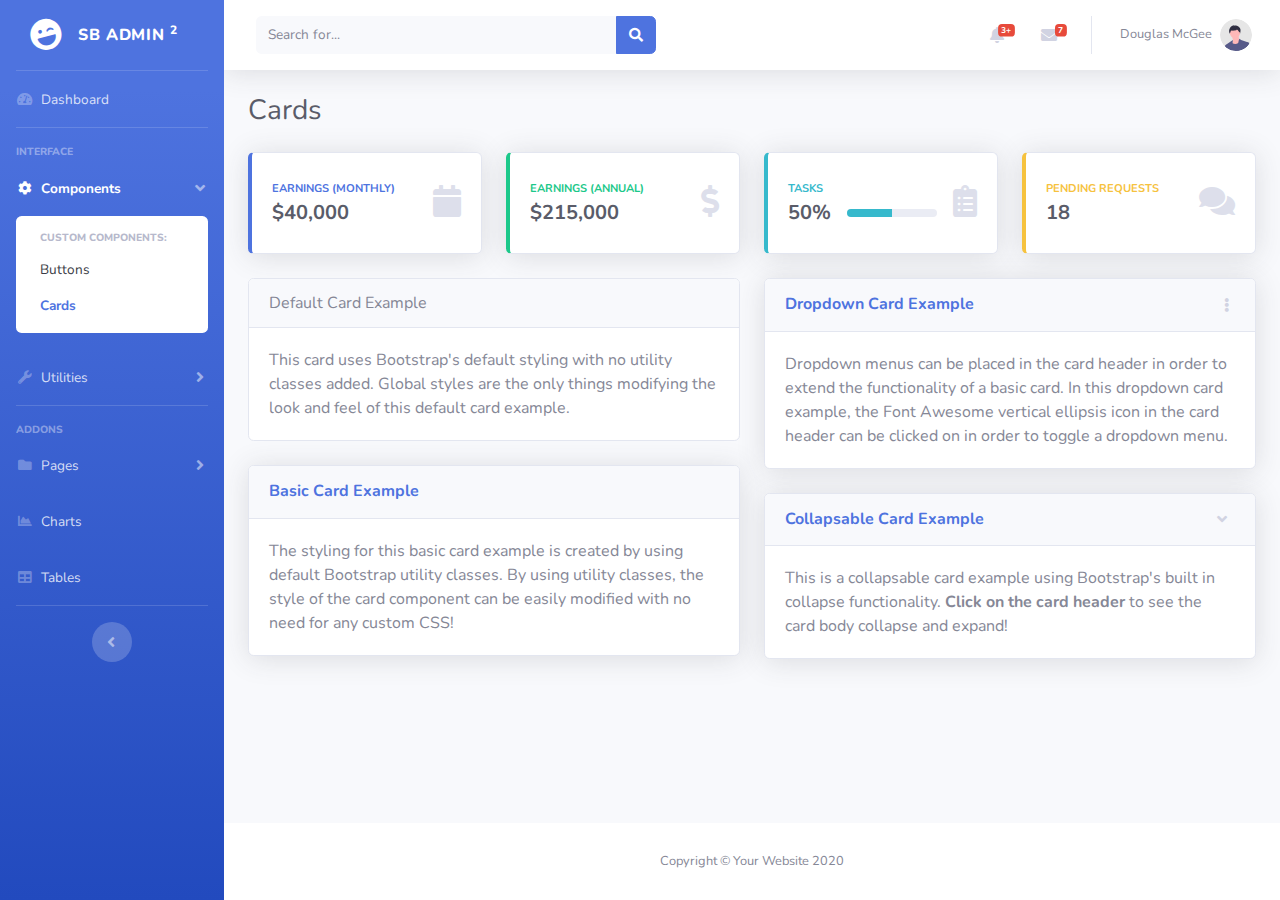
==== cards.html @ f7ad33be "initials" ====
<!DOCTYPE html>
<html lang="en">

<head>

    <meta charset="utf-8">
    <meta http-equiv="X-UA-Compatible" content="IE=edge">
    <meta name="viewport" content="width=device-width, initial-scale=1, shrink-to-fit=no">
    <meta name="description" content="">
    <meta name="author" content="">

    <title>SB Admin 2 - Cards</title>

    <!-- Custom fonts for this template-->
    <link href="vendor/fontawesome-free/css/all.min.css" rel="stylesheet" type="text/css">
    <link
        href="https://fonts.googleapis.com/css?family=Nunito:200,200i,300,300i,400,400i,600,600i,700,700i,800,800i,900,900i"
        rel="stylesheet">

    <!-- Custom styles for this template-->
    <link href="css/sb-admin-2.min.css" rel="stylesheet">

</head>

<body id="page-top">

    <!-- Page Wrapper -->
    <div id="wrapper">

        <!-- Sidebar -->
        <ul class="navbar-nav bg-gradient-primary sidebar sidebar-dark accordion" id="accordionSidebar">

            <!-- Sidebar - Brand -->
            <a class="sidebar-brand d-flex align-items-center justify-content-center" href="index.html">
                <div class="sidebar-brand-icon rotate-n-15">
                    <i class="fas fa-laugh-wink"></i>
                </div>
                <div class="sidebar-brand-text mx-3">SB Admin <sup>2</sup></div>
            </a>

            <!-- Divider -->
            <hr class="sidebar-divider my-0">

            <!-- Nav Item - Dashboard -->
            <li class="nav-item">
                <a class="nav-link" href="index.html">
                    <i class="fas fa-fw fa-tachometer-alt"></i>
                    <span>Dashboard</span></a>
            </li>

            <!-- Divider -->
            <hr class="sidebar-divider">

            <!-- Heading -->
            <div class="sidebar-heading">
                Interface
            </div>

            <!-- Nav Item - Pages Collapse Menu -->
            <li class="nav-item active">
                <a class="nav-link" href="#" data-toggle="collapse" data-target="#collapseTwo" aria-expanded="true"
                    aria-controls="collapseTwo">
                    <i class="fas fa-fw fa-cog"></i>
                    <span>Components</span>
                </a>
                <div id="collapseTwo" class="collapse show" aria-labelledby="headingTwo"
                    data-parent="#accordionSidebar">
                    <div class="bg-white py-2 collapse-inner rounded">
                        <h6 class="collapse-header">Custom Components:</h6>
                        <a class="collapse-item" href="buttons.html">Buttons</a>
                        <a class="collapse-item active" href="cards.html">Cards</a>
                    </div>
                </div>
            </li>

            <!-- Nav Item - Utilities Collapse Menu -->
            <li class="nav-item">
                <a class="nav-link collapsed" href="#" data-toggle="collapse" data-target="#collapseUtilities"
                    aria-expanded="true" aria-controls="collapseUtilities">
                    <i class="fas fa-fw fa-wrench"></i>
                    <span>Utilities</span>
                </a>
                <div id="collapseUtilities" class="collapse" aria-labelledby="headingUtilities"
                    data-parent="#accordionSidebar">
                    <div class="bg-white py-2 collapse-inner rounded">
                        <h6 class="collapse-header">Custom Utilities:</h6>
                        <a class="collapse-item" href="utilities-color.html">Colors</a>
                        <a class="collapse-item" href="utilities-border.html">Borders</a>
                        <a class="collapse-item" href="utilities-animation.html">Animations</a>
                        <a class="collapse-item" href="utilities-other.html">Other</a>
                    </div>
                </div>
            </li>

            <!-- Divider -->
            <hr class="sidebar-divider">

            <!-- Heading -->
            <div class="sidebar-heading">
                Addons
            </div>

            <!-- Nav Item - Pages Collapse Menu -->
            <li class="nav-item">
                <a class="nav-link collapsed" href="#" data-toggle="collapse" data-target="#collapsePages"
                    aria-expanded="true" aria-controls="collapsePages">
                    <i class="fas fa-fw fa-folder"></i>
                    <span>Pages</span>
                </a>
                <div id="collapsePages" class="collapse" aria-labelledby="headingPages" data-parent="#accordionSidebar">
                    <div class="bg-white py-2 collapse-inner rounded">
                        <h6 class="collapse-header">Login Screens:</h6>
                        <a class="collapse-item" href="login.html">Login</a>
                        <a class="collapse-item" href="register.html">Register</a>
                        <a class="collapse-item" href="forgot-password.html">Forgot Password</a>
                        <div class="collapse-divider"></div>
                        <h6 class="collapse-header">Other Pages:</h6>
                        <a class="collapse-item" href="404.html">404 Page</a>
                        <a class="collapse-item" href="blank.html">Blank Page</a>
                    </div>
                </div>
            </li>

            <!-- Nav Item - Charts -->
            <li class="nav-item">
                <a class="nav-link" href="charts.html">
                    <i class="fas fa-fw fa-chart-area"></i>
                    <span>Charts</span></a>
            </li>

            <!-- Nav Item - Tables -->
            <li class="nav-item">
                <a class="nav-link" href="tables.html">
                    <i class="fas fa-fw fa-table"></i>
                    <span>Tables</span></a>
            </li>

            <!-- Divider -->
            <hr class="sidebar-divider d-none d-md-block">

            <!-- Sidebar Toggler (Sidebar) -->
            <div class="text-center d-none d-md-inline">
                <button class="rounded-circle border-0" id="sidebarToggle"></button>
            </div>

        </ul>
        <!-- End of Sidebar -->

        <!-- Content Wrapper -->
        <div id="content-wrapper" class="d-flex flex-column">

            <!-- Main Content -->
            <div id="content">

                <!-- Topbar -->
                <nav class="navbar navbar-expand navbar-light bg-white topbar mb-4 static-top shadow">

                    <!-- Sidebar Toggle (Topbar) -->
                    <button id="sidebarToggleTop" class="btn btn-link d-md-none rounded-circle mr-3">
                        <i class="fa fa-bars"></i>
                    </button>

                    <!-- Topbar Search -->
                    <form
                        class="d-none d-sm-inline-block form-inline mr-auto ml-md-3 my-2 my-md-0 mw-100 navbar-search">
                        <div class="input-group">
                            <input type="text" class="form-control bg-light border-0 small" placeholder="Search for..."
                                aria-label="Search" aria-describedby="basic-addon2">
                            <div class="input-group-append">
                                <button class="btn btn-primary" type="button">
                                    <i class="fas fa-search fa-sm"></i>
                                </button>
                            </div>
                        </div>
                    </form>

                    <!-- Topbar Navbar -->
                    <ul class="navbar-nav ml-auto">

                        <!-- Nav Item - Search Dropdown (Visible Only XS) -->
                        <li class="nav-item dropdown no-arrow d-sm-none">
                            <a class="nav-link dropdown-toggle" href="#" id="searchDropdown" role="button"
                                data-toggle="dropdown" aria-haspopup="true" aria-expanded="false">
                                <i class="fas fa-search fa-fw"></i>
                            </a>
                            <!-- Dropdown - Messages -->
                            <div class="dropdown-menu dropdown-menu-right p-3 shadow animated--grow-in"
                                aria-labelledby="searchDropdown">
                                <form class="form-inline mr-auto w-100 navbar-search">
                                    <div class="input-group">
                                        <input type="text" class="form-control bg-light border-0 small"
                                            placeholder="Search for..." aria-label="Search"
                                            aria-describedby="basic-addon2">
                                        <div class="input-group-append">
                                            <button class="btn btn-primary" type="button">
                                                <i class="fas fa-search fa-sm"></i>
                                            </button>
                                        </div>
                                    </div>
                                </form>
                            </div>
                        </li>

                        <!-- Nav Item - Alerts -->
                        <li class="nav-item dropdown no-arrow mx-1">
                            <a class="nav-link dropdown-toggle" href="#" id="alertsDropdown" role="button"
                                data-toggle="dropdown" aria-haspopup="true" aria-expanded="false">
                                <i class="fas fa-bell fa-fw"></i>
                                <!-- Counter - Alerts -->
                                <span class="badge badge-danger badge-counter">3+</span>
                            </a>
                            <!-- Dropdown - Alerts -->
                            <div class="dropdown-list dropdown-menu dropdown-menu-right shadow animated--grow-in"
                                aria-labelledby="alertsDropdown">
                                <h6 class="dropdown-header">
                                    Alerts Center
                                </h6>
                                <a class="dropdown-item d-flex align-items-center" href="#">
                                    <div class="mr-3">
                                        <div class="icon-circle bg-primary">
                                            <i class="fas fa-file-alt text-white"></i>
                                        </div>
                                    </div>
                                    <div>
                                        <div class="small text-gray-500">December 12, 2019</div>
                                        <span class="font-weight-bold">A new monthly report is ready to download!</span>
                                    </div>
                                </a>
                                <a class="dropdown-item d-flex align-items-center" href="#">
                                    <div class="mr-3">
                                        <div class="icon-circle bg-success">
                                            <i class="fas fa-donate text-white"></i>
                                        </div>
                                    </div>
                                    <div>
                                        <div class="small text-gray-500">December 7, 2019</div>
                                        $290.29 has been deposited into your account!
                                    </div>
                                </a>
                                <a class="dropdown-item d-flex align-items-center" href="#">
                                    <div class="mr-3">
                                        <div class="icon-circle bg-warning">
                                            <i class="fas fa-exclamation-triangle text-white"></i>
                                        </div>
                                    </div>
                                    <div>
                                        <div class="small text-gray-500">December 2, 2019</div>
                                        Spending Alert: We've noticed unusually high spending for your account.
                                    </div>
                                </a>
                                <a class="dropdown-item text-center small text-gray-500" href="#">Show All Alerts</a>
                            </div>
                        </li>

                        <!-- Nav Item - Messages -->
                        <li class="nav-item dropdown no-arrow mx-1">
                            <a class="nav-link dropdown-toggle" href="#" id="messagesDropdown" role="button"
                                data-toggle="dropdown" aria-haspopup="true" aria-expanded="false">
                                <i class="fas fa-envelope fa-fw"></i>
                                <!-- Counter - Messages -->
                                <span class="badge badge-danger badge-counter">7</span>
                            </a>
                            <!-- Dropdown - Messages -->
                            <div class="dropdown-list dropdown-menu dropdown-menu-right shadow animated--grow-in"
                                aria-labelledby="messagesDropdown">
                                <h6 class="dropdown-header">
                                    Message Center
                                </h6>
                                <a class="dropdown-item d-flex align-items-center" href="#">
                                    <div class="dropdown-list-image mr-3">
                                        <img class="rounded-circle" src="img/undraw_profile_1.svg"
                                            alt="...">
                                        <div class="status-indicator bg-success"></div>
                                    </div>
                                    <div class="font-weight-bold">
                                        <div class="text-truncate">Hi there! I am wondering if you can help me with a
                                            problem I've been having.</div>
                                        <div class="small text-gray-500">Emily Fowler · 58m</div>
                                    </div>
                                </a>
                                <a class="dropdown-item d-flex align-items-center" href="#">
                                    <div class="dropdown-list-image mr-3">
                                        <img class="rounded-circle" src="img/undraw_profile_2.svg"
                                            alt="...">
                                        <div class="status-indicator"></div>
                                    </div>
                                    <div>
                                        <div class="text-truncate">I have the photos that you ordered last month, how
                                            would you like them sent to you?</div>
                                        <div class="small text-gray-500">Jae Chun · 1d</div>
                                    </div>
                                </a>
                                <a class="dropdown-item d-flex align-items-center" href="#">
                                    <div class="dropdown-list-image mr-3">
                                        <img class="rounded-circle" src="img/undraw_profile_3.svg"
                                            alt="...">
                                        <div class="status-indicator bg-warning"></div>
                                    </div>
                                    <div>
                                        <div class="text-truncate">Last month's report looks great, I am very happy with
                                            the progress so far, keep up the good work!</div>
                                        <div class="small text-gray-500">Morgan Alvarez · 2d</div>
                                    </div>
                                </a>
                                <a class="dropdown-item d-flex align-items-center" href="#">
                                    <div class="dropdown-list-image mr-3">
                                        <img class="rounded-circle" src="https://source.unsplash.com/Mv9hjnEUHR4/60x60"
                                            alt="...">
                                        <div class="status-indicator bg-success"></div>
                                    </div>
                                    <div>
                                        <div class="text-truncate">Am I a good boy? The reason I ask is because someone
                                            told me that people say this to all dogs, even if they aren't good...</div>
                                        <div class="small text-gray-500">Chicken the Dog · 2w</div>
                                    </div>
                                </a>
                                <a class="dropdown-item text-center small text-gray-500" href="#">Read More Messages</a>
                            </div>
                        </li>

                        <div class="topbar-divider d-none d-sm-block"></div>

                        <!-- Nav Item - User Information -->
                        <li class="nav-item dropdown no-arrow">
                            <a class="nav-link dropdown-toggle" href="#" id="userDropdown" role="button"
                                data-toggle="dropdown" aria-haspopup="true" aria-expanded="false">
                                <span class="mr-2 d-none d-lg-inline text-gray-600 small">Douglas McGee</span>
                                <img class="img-profile rounded-circle"
                                    src="img/undraw_profile.svg">
                            </a>
                            <!-- Dropdown - User Information -->
                            <div class="dropdown-menu dropdown-menu-right shadow animated--grow-in"
                                aria-labelledby="userDropdown">
                                <a class="dropdown-item" href="#">
                                    <i class="fas fa-user fa-sm fa-fw mr-2 text-gray-400"></i>
                                    Profile
                                </a>
                                <a class="dropdown-item" href="#">
                                    <i class="fas fa-cogs fa-sm fa-fw mr-2 text-gray-400"></i>
                                    Settings
                                </a>
                                <a class="dropdown-item" href="#">
                                    <i class="fas fa-list fa-sm fa-fw mr-2 text-gray-400"></i>
                                    Activity Log
                                </a>
                                <div class="dropdown-divider"></div>
                                <a class="dropdown-item" href="#" data-toggle="modal" data-target="#logoutModal">
                                    <i class="fas fa-sign-out-alt fa-sm fa-fw mr-2 text-gray-400"></i>
                                    Logout
                                </a>
                            </div>
                        </li>

                    </ul>

                </nav>
                <!-- End of Topbar -->

                <!-- Begin Page Content -->
                <div class="container-fluid">

                    <!-- Page Heading -->
                    <div class="d-sm-flex align-items-center justify-content-between mb-4">
                        <h1 class="h3 mb-0 text-gray-800">Cards</h1>
                    </div>

                    <div class="row">

                        <!-- Earnings (Monthly) Card Example -->
                        <div class="col-xl-3 col-md-6 mb-4">
                            <div class="card border-left-primary shadow h-100 py-2">
                                <div class="card-body">
                                    <div class="row no-gutters align-items-center">
                                        <div class="col mr-2">
                                            <div class="text-xs font-weight-bold text-primary text-uppercase mb-1">
                                                Earnings (Monthly)</div>
                                            <div class="h5 mb-0 font-weight-bold text-gray-800">$40,000</div>
                                        </div>
                                        <div class="col-auto">
                                            <i class="fas fa-calendar fa-2x text-gray-300"></i>
                                        </div>
                                    </div>
                                </div>
                            </div>
                        </div>

                        <!-- Earnings (Annual) Card Example -->
                        <div class="col-xl-3 col-md-6 mb-4">
                            <div class="card border-left-success shadow h-100 py-2">
                                <div class="card-body">
                                    <div class="row no-gutters align-items-center">
                                        <div class="col mr-2">
                                            <div class="text-xs font-weight-bold text-success text-uppercase mb-1">
                                                Earnings (Annual)</div>
                                            <div class="h5 mb-0 font-weight-bold text-gray-800">$215,000</div>
                                        </div>
                                        <div class="col-auto">
                                            <i class="fas fa-dollar-sign fa-2x text-gray-300"></i>
                                        </div>
                                    </div>
                                </div>
                            </div>
                        </div>

                        <!-- Tasks Card Example -->
                        <div class="col-xl-3 col-md-6 mb-4">
                            <div class="card border-left-info shadow h-100 py-2">
                                <div class="card-body">
                                    <div class="row no-gutters align-items-center">
                                        <div class="col mr-2">
                                            <div class="text-xs font-weight-bold text-info text-uppercase mb-1">Tasks
                                            </div>
                                            <div class="row no-gutters align-items-center">
                                                <div class="col-auto">
                                                    <div class="h5 mb-0 mr-3 font-weight-bold text-gray-800">50%</div>
                                                </div>
                                                <div class="col">
                                                    <div class="progress progress-sm mr-2">
                                                        <div class="progress-bar bg-info" role="progressbar"
                                                            style="width: 50%" aria-valuenow="50" aria-valuemin="0"
                                                            aria-valuemax="100"></div>
                                                    </div>
                                                </div>
                                            </div>
                                        </div>
                                        <div class="col-auto">
                                            <i class="fas fa-clipboard-list fa-2x text-gray-300"></i>
                                        </div>
                                    </div>
                                </div>
                            </div>
                        </div>

                        <!-- Pending Requests Card Example -->
                        <div class="col-xl-3 col-md-6 mb-4">
                            <div class="card border-left-warning shadow h-100 py-2">
                                <div class="card-body">
                                    <div class="row no-gutters align-items-center">
                                        <div class="col mr-2">
                                            <div class="text-xs font-weight-bold text-warning text-uppercase mb-1">
                                                Pending Requests</div>
                                            <div class="h5 mb-0 font-weight-bold text-gray-800">18</div>
                                        </div>
                                        <div class="col-auto">
                                            <i class="fas fa-comments fa-2x text-gray-300"></i>
                                        </div>
                                    </div>
                                </div>
                            </div>
                        </div>
                    </div>

                    <div class="row">

                        <div class="col-lg-6">

                            <!-- Default Card Example -->
                            <div class="card mb-4">
                                <div class="card-header">
                                    Default Card Example
                                </div>
                                <div class="card-body">
                                    This card uses Bootstrap's default styling with no utility classes added. Global
                                    styles are the only things modifying the look and feel of this default card example.
                                </div>
                            </div>

                            <!-- Basic Card Example -->
                            <div class="card shadow mb-4">
                                <div class="card-header py-3">
                                    <h6 class="m-0 font-weight-bold text-primary">Basic Card Example</h6>
                                </div>
                                <div class="card-body">
                                    The styling for this basic card example is created by using default Bootstrap
                                    utility classes. By using utility classes, the style of the card component can be
                                    easily modified with no need for any custom CSS!
                                </div>
                            </div>

                        </div>

                        <div class="col-lg-6">

                            <!-- Dropdown Card Example -->
                            <div class="card shadow mb-4">
                                <!-- Card Header - Dropdown -->
                                <div
                                    class="card-header py-3 d-flex flex-row align-items-center justify-content-between">
                                    <h6 class="m-0 font-weight-bold text-primary">Dropdown Card Example</h6>
                                    <div class="dropdown no-arrow">
                                        <a class="dropdown-toggle" href="#" role="button" id="dropdownMenuLink"
                                            data-toggle="dropdown" aria-haspopup="true" aria-expanded="false">
                                            <i class="fas fa-ellipsis-v fa-sm fa-fw text-gray-400"></i>
                                        </a>
                                        <div class="dropdown-menu dropdown-menu-right shadow animated--fade-in"
                                            aria-labelledby="dropdownMenuLink">
                                            <div class="dropdown-header">Dropdown Header:</div>
                                            <a class="dropdown-item" href="#">Action</a>
                                            <a class="dropdown-item" href="#">Another action</a>
                                            <div class="dropdown-divider"></div>
                                            <a class="dropdown-item" href="#">Something else here</a>
                                        </div>
                                    </div>
                                </div>
                                <!-- Card Body -->
                                <div class="card-body">
                                    Dropdown menus can be placed in the card header in order to extend the functionality
                                    of a basic card. In this dropdown card example, the Font Awesome vertical ellipsis
                                    icon in the card header can be clicked on in order to toggle a dropdown menu.
                                </div>
                            </div>

                            <!-- Collapsable Card Example -->
                            <div class="card shadow mb-4">
                                <!-- Card Header - Accordion -->
                                <a href="#collapseCardExample" class="d-block card-header py-3" data-toggle="collapse"
                                    role="button" aria-expanded="true" aria-controls="collapseCardExample">
                                    <h6 class="m-0 font-weight-bold text-primary">Collapsable Card Example</h6>
                                </a>
                                <!-- Card Content - Collapse -->
                                <div class="collapse show" id="collapseCardExample">
                                    <div class="card-body">
                                        This is a collapsable card example using Bootstrap's built in collapse
                                        functionality. <strong>Click on the card header</strong> to see the card body
                                        collapse and expand!
                                    </div>
                                </div>
                            </div>

                        </div>

                    </div>

                </div>
                <!-- /.container-fluid -->

            </div>
            <!-- End of Main Content -->

            <!-- Footer -->
            <footer class="sticky-footer bg-white">
                <div class="container my-auto">
                    <div class="copyright text-center my-auto">
                        <span>Copyright &copy; Your Website 2020</span>
                    </div>
                </div>
            </footer>
            <!-- End of Footer -->

        </div>
        <!-- End of Content Wrapper -->

    </div>
    <!-- End of Page Wrapper -->

    <!-- Scroll to Top Button-->
    <a class="scroll-to-top rounded" href="#page-top">
        <i class="fas fa-angle-up"></i>
    </a>

    <!-- Logout Modal-->
    <div class="modal fade" id="logoutModal" tabindex="-1" role="dialog" aria-labelledby="exampleModalLabel"
        aria-hidden="true">
        <div class="modal-dialog" role="document">
            <div class="modal-content">
                <div class="modal-header">
                    <h5 class="modal-title" id="exampleModalLabel">Ready to Leave?</h5>
                    <button class="close" type="button" data-dismiss="modal" aria-label="Close">
                        <span aria-hidden="true">×</span>
                    </button>
                </div>
                <div class="modal-body">Select "Logout" below if you are ready to end your current session.</div>
                <div class="modal-footer">
                    <button class="btn btn-secondary" type="button" data-dismiss="modal">Cancel</button>
                    <a class="btn btn-primary" href="login.html">Logout</a>
                </div>
            </div>
        </div>
    </div>

    <!-- Bootstrap core JavaScript-->
    <script src="vendor/jquery/jquery.min.js"></script>
    <script src="vendor/bootstrap/js/bootstrap.bundle.min.js"></script>

    <!-- Core plugin JavaScript-->
    <script src="vendor/jquery-easing/jquery.easing.min.js"></script>

    <!-- Custom scripts for all pages-->
    <script src="js/sb-admin-2.min.js"></script>

</body>

</html>
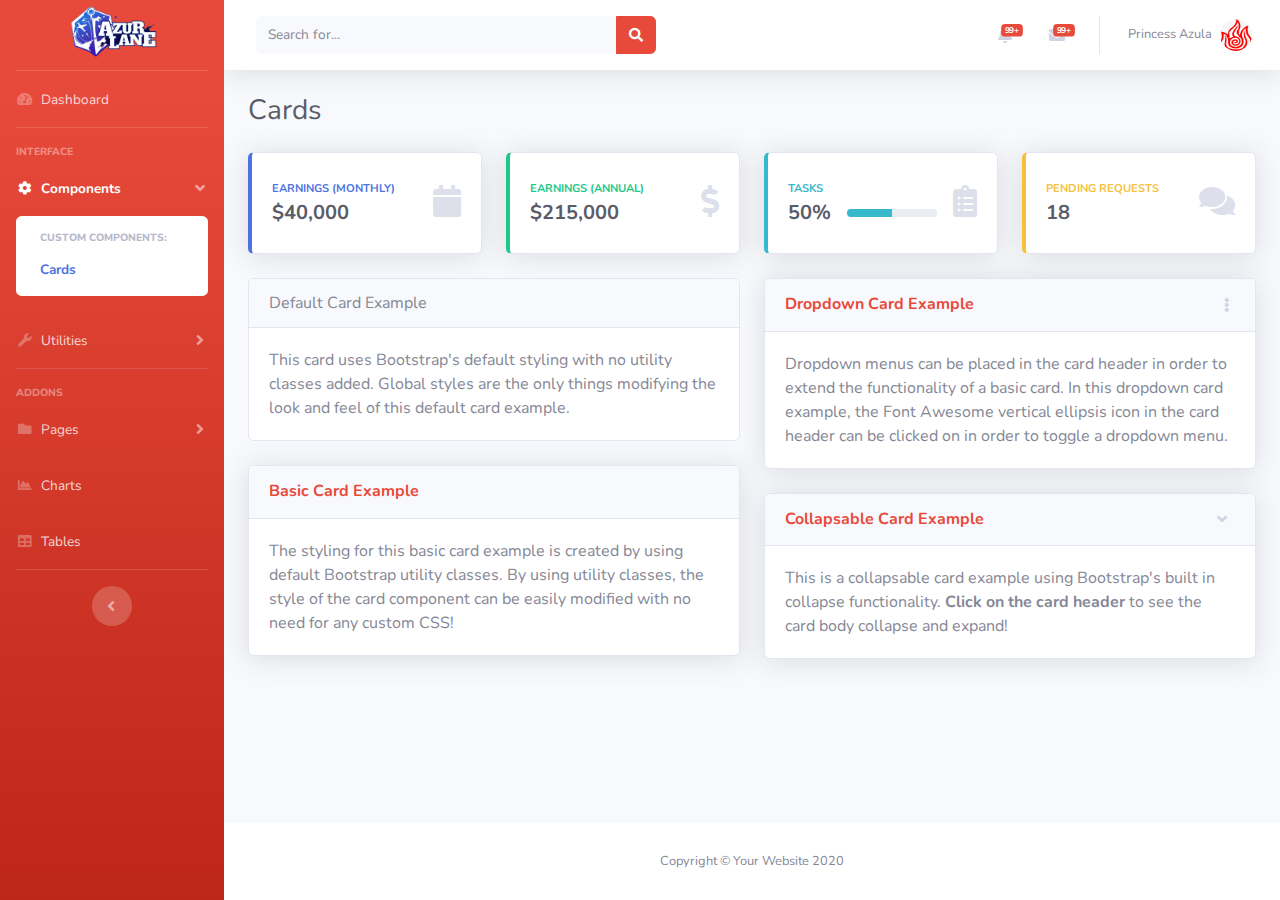
==== commit 1878fda3: "finals" ====
--- a/cards.html
+++ b/cards.html
@@ -9,8 +9,8 @@
     <meta name="description" content="">
     <meta name="author" content="">
 
-    <title>SB Admin 2 - Cards</title>
-
+    <title>Azur Lane - Cards</title>
+    <link rel="icon" type="image/x-icon" href="assets/favicon.ico" />
     <!-- Custom fonts for this template-->
     <link href="vendor/fontawesome-free/css/all.min.css" rel="stylesheet" type="text/css">
     <link
@@ -28,14 +28,13 @@
     <div id="wrapper">
 
         <!-- Sidebar -->
-        <ul class="navbar-nav bg-gradient-primary sidebar sidebar-dark accordion" id="accordionSidebar">
+        <ul class="navbar-nav bg-gradient-danger sidebar sidebar-dark accordion" id="accordionSidebar">
 
             <!-- Sidebar - Brand -->
             <a class="sidebar-brand d-flex align-items-center justify-content-center" href="index.html">
-                <div class="sidebar-brand-icon rotate-n-15">
-                    <i class="fas fa-laugh-wink"></i>
-                </div>
-                <div class="sidebar-brand-text mx-3">SB Admin <sup>2</sup></div>
+                <div class="sidebar-brand-icon">
+                    <img src="assets/button.png" style="height: 5rem">
+                </div>
             </a>
 
             <!-- Divider -->
@@ -67,7 +66,6 @@
                     data-parent="#accordionSidebar">
                     <div class="bg-white py-2 collapse-inner rounded">
                         <h6 class="collapse-header">Custom Components:</h6>
-                        <a class="collapse-item" href="buttons.html">Buttons</a>
                         <a class="collapse-item active" href="cards.html">Cards</a>
                     </div>
                 </div>
@@ -114,9 +112,6 @@
                         <a class="collapse-item" href="register.html">Register</a>
                         <a class="collapse-item" href="forgot-password.html">Forgot Password</a>
                         <div class="collapse-divider"></div>
-                        <h6 class="collapse-header">Other Pages:</h6>
-                        <a class="collapse-item" href="404.html">404 Page</a>
-                        <a class="collapse-item" href="blank.html">Blank Page</a>
                     </div>
                 </div>
             </li>
@@ -167,7 +162,7 @@
                             <input type="text" class="form-control bg-light border-0 small" placeholder="Search for..."
                                 aria-label="Search" aria-describedby="basic-addon2">
                             <div class="input-group-append">
-                                <button class="btn btn-primary" type="button">
+                                <button class="btn btn-danger" type="button">
                                     <i class="fas fa-search fa-sm"></i>
                                 </button>
                             </div>
@@ -207,7 +202,7 @@
                                 data-toggle="dropdown" aria-haspopup="true" aria-expanded="false">
                                 <i class="fas fa-bell fa-fw"></i>
                                 <!-- Counter - Alerts -->
-                                <span class="badge badge-danger badge-counter">3+</span>
+                                <span class="badge badge-danger badge-counter">99+</span>
                             </a>
                             <!-- Dropdown - Alerts -->
                             <div class="dropdown-list dropdown-menu dropdown-menu-right shadow animated--grow-in"
@@ -217,13 +212,13 @@
                                 </h6>
                                 <a class="dropdown-item d-flex align-items-center" href="#">
                                     <div class="mr-3">
-                                        <div class="icon-circle bg-primary">
-                                            <i class="fas fa-file-alt text-white"></i>
-                                        </div>
-                                    </div>
-                                    <div>
-                                        <div class="small text-gray-500">December 12, 2019</div>
-                                        <span class="font-weight-bold">A new monthly report is ready to download!</span>
+                                        <div class="icon-circle bg-success">
+                                            <i class="fas fa-donate text-white"></i>
+                                        </div>
+                                    </div>
+                                    <div>
+                                        <div class="small text-gray-500">January 10, 2022</div>
+                                        $9090.29 has been deposited into your account!
                                     </div>
                                 </a>
                                 <a class="dropdown-item d-flex align-items-center" href="#">
@@ -233,8 +228,30 @@
                                         </div>
                                     </div>
                                     <div>
-                                        <div class="small text-gray-500">December 7, 2019</div>
-                                        $290.29 has been deposited into your account!
+                                        <div class="small text-gray-500">January 7, 2022</div>
+                                        $99090.29 has been deposited into your account!
+                                    </div>
+                                </a>
+                                <a class="dropdown-item d-flex align-items-center" href="#">
+                                    <div class="mr-3">
+                                        <div class="icon-circle bg-primary">
+                                            <i class="fas fa-file-alt text-white"></i>
+                                        </div>
+                                    </div>
+                                    <div>
+                                        <div class="small text-gray-500">December 12, 2021</div>
+                                        <span class="font-weight-bold">A new monthly report is ready to download!</span>
+                                    </div>
+                                </a>
+                                <a class="dropdown-item d-flex align-items-center" href="#">
+                                    <div class="mr-3">
+                                        <div class="icon-circle bg-success">
+                                            <i class="fas fa-donate text-white"></i>
+                                        </div>
+                                    </div>
+                                    <div>
+                                        <div class="small text-gray-500">December 7, 2021</div>
+                                        $29090.29 has been deposited into your account!
                                     </div>
                                 </a>
                                 <a class="dropdown-item d-flex align-items-center" href="#">
@@ -244,7 +261,7 @@
                                         </div>
                                     </div>
                                     <div>
-                                        <div class="small text-gray-500">December 2, 2019</div>
+                                        <div class="small text-gray-500">December 2, 2021</div>
                                         Spending Alert: We've noticed unusually high spending for your account.
                                     </div>
                                 </a>
@@ -258,7 +275,7 @@
                                 data-toggle="dropdown" aria-haspopup="true" aria-expanded="false">
                                 <i class="fas fa-envelope fa-fw"></i>
                                 <!-- Counter - Messages -->
-                                <span class="badge badge-danger badge-counter">7</span>
+                                <span class="badge badge-danger badge-counter">99+</span>
                             </a>
                             <!-- Dropdown - Messages -->
                             <div class="dropdown-list dropdown-menu dropdown-menu-right shadow animated--grow-in"
@@ -273,9 +290,9 @@
                                         <div class="status-indicator bg-success"></div>
                                     </div>
                                     <div class="font-weight-bold">
-                                        <div class="text-truncate">Hi there! I am wondering if you can help me with a
-                                            problem I've been having.</div>
-                                        <div class="small text-gray-500">Emily Fowler · 58m</div>
+                                        <div class="text-truncate">Hello there! I am wondering if you can put in some updates because the games has been having
+                                            problems.</div>
+                                        <div class="small text-gray-500">Evie Fowler · 8m</div>
                                     </div>
                                 </a>
                                 <a class="dropdown-item d-flex align-items-center" href="#">
@@ -285,9 +302,9 @@
                                         <div class="status-indicator"></div>
                                     </div>
                                     <div>
-                                        <div class="text-truncate">I have the photos that you ordered last month, how
+                                        <div class="text-truncate">I have the materials that you ordered last month, how
                                             would you like them sent to you?</div>
-                                        <div class="small text-gray-500">Jae Chun · 1d</div>
+                                        <div class="small text-gray-500">Josh Chunli · 5d</div>
                                     </div>
                                 </a>
                                 <a class="dropdown-item d-flex align-items-center" href="#">
@@ -299,7 +316,7 @@
                                     <div>
                                         <div class="text-truncate">Last month's report looks great, I am very happy with
                                             the progress so far, keep up the good work!</div>
-                                        <div class="small text-gray-500">Morgan Alvarez · 2d</div>
+                                        <div class="small text-gray-500">Corporate Azulon · 7d</div>
                                     </div>
                                 </a>
                                 <a class="dropdown-item d-flex align-items-center" href="#">
@@ -309,25 +326,24 @@
                                         <div class="status-indicator bg-success"></div>
                                     </div>
                                     <div>
-                                        <div class="text-truncate">Am I a good boy? The reason I ask is because someone
+                                        <div class="text-truncate"> The reason I ask is because someone
                                             told me that people say this to all dogs, even if they aren't good...</div>
-                                        <div class="small text-gray-500">Chicken the Dog · 2w</div>
+                                        <div class="small text-gray-500">Turkey the Dog · 2w</div>
                                     </div>
                                 </a>
                                 <a class="dropdown-item text-center small text-gray-500" href="#">Read More Messages</a>
                             </div>
                         </li>
-
                         <div class="topbar-divider d-none d-sm-block"></div>
 
                         <!-- Nav Item - User Information -->
                         <li class="nav-item dropdown no-arrow">
                             <a class="nav-link dropdown-toggle" href="#" id="userDropdown" role="button"
                                 data-toggle="dropdown" aria-haspopup="true" aria-expanded="false">
-                                <span class="mr-2 d-none d-lg-inline text-gray-600 small">Douglas McGee</span>
+                                <span class="mr-2 d-none d-lg-inline text-gray-600 small">Princess Azula</span>
                                 <img class="img-profile rounded-circle"
-                                    src="img/undraw_profile.svg">
-                            </a>
+                                    src="img/fire.png">                            
+                                </a>
                             <!-- Dropdown - User Information -->
                             <div class="dropdown-menu dropdown-menu-right shadow animated--grow-in"
                                 aria-labelledby="userDropdown">
@@ -468,7 +484,7 @@
                             <!-- Basic Card Example -->
                             <div class="card shadow mb-4">
                                 <div class="card-header py-3">
-                                    <h6 class="m-0 font-weight-bold text-primary">Basic Card Example</h6>
+                                    <h6 class="m-0 font-weight-bold text-danger">Basic Card Example</h6>
                                 </div>
                                 <div class="card-body">
                                     The styling for this basic card example is created by using default Bootstrap
@@ -486,7 +502,7 @@
                                 <!-- Card Header - Dropdown -->
                                 <div
                                     class="card-header py-3 d-flex flex-row align-items-center justify-content-between">
-                                    <h6 class="m-0 font-weight-bold text-primary">Dropdown Card Example</h6>
+                                    <h6 class="m-0 font-weight-bold text-danger">Dropdown Card Example</h6>
                                     <div class="dropdown no-arrow">
                                         <a class="dropdown-toggle" href="#" role="button" id="dropdownMenuLink"
                                             data-toggle="dropdown" aria-haspopup="true" aria-expanded="false">
@@ -515,7 +531,7 @@
                                 <!-- Card Header - Accordion -->
                                 <a href="#collapseCardExample" class="d-block card-header py-3" data-toggle="collapse"
                                     role="button" aria-expanded="true" aria-controls="collapseCardExample">
-                                    <h6 class="m-0 font-weight-bold text-primary">Collapsable Card Example</h6>
+                                    <h6 class="m-0 font-weight-bold text-danger">Collapsable Card Example</h6>
                                 </a>
                                 <!-- Card Content - Collapse -->
                                 <div class="collapse show" id="collapseCardExample">
